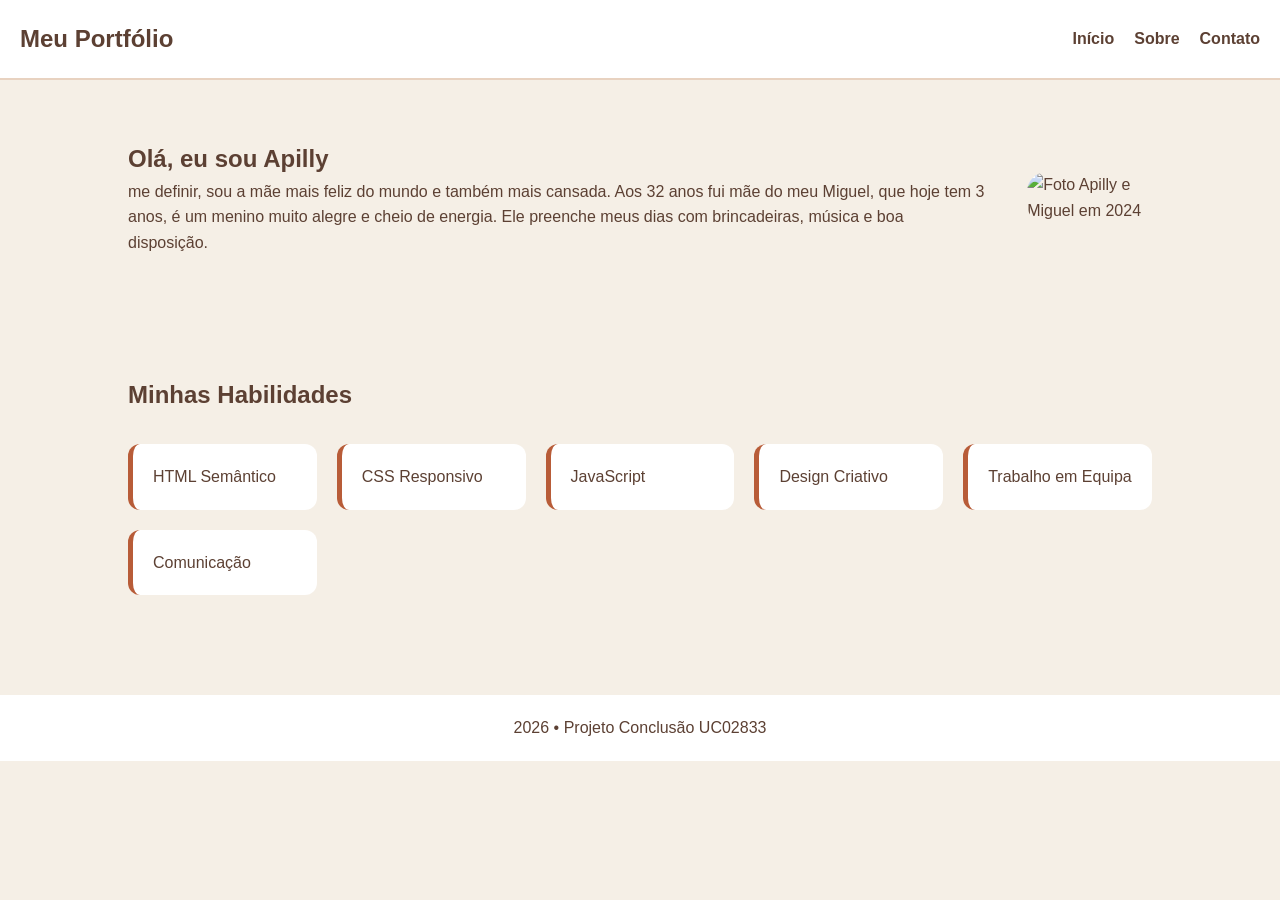
==== index.html @ dcf3eac7 "PRIMEIRO COMMIT" ====
<!DOCTYPE html>
<html lang="en">
<head>
    <meta charset="UTF-8">
    <meta name="viewport" content="width=device-width, initial-scale=1.0">
    <title>Apilly Ribeiro - Sou eu!</title>
    <link rel="stylesheet" href="style.css">

</head>

<body>

    <header>
        <nav>
            <h1>Meu Portfólio</h1>

            <ul>
                <li><a href="index.html">Início</a></li>
                <li><a href="sobre.html">Sobre</a></li>
                <li><a href="contato.html">Contato</a></li>
            </ul>
        </nav>
    </header>

    <main>

        <section class="hero">
            <div>
                <h2>Olá, eu sou Apilly</h2>

                <p>
                me definir, sou a mãe mais feliz do
                mundo e também mais cansada.
                Aos 32 anos fui mãe do meu Miguel, que
                hoje tem 3 anos, é um menino muito
                alegre e cheio de energia. Ele preenche
                meus dias com brincadeiras, música e
                boa disposição.
                </p>
            </div>

            <img src="IMG_0094.jpg" alt="Foto Apilly e Miguel em 2024">
        </section>

        <section class="skills">
            <h2>Minhas Habilidades</h2>

            <div id="lista-habilidades"></div>
        </section>

    </main>

    <footer>
        <p>2026 • Projeto Conclusão UC02833</p>
    </footer>

    <script src="script.js"></script>

</body>
</html>
---- style.css ----
* {
    margin: 0;
    padding: 0;
    box-sizing: border-box;
}

body {
    font-family: Arial, sans-serif;
    background-color: #F5EFE6;
    color: #5C4033;
    line-height: 1.6;
}

header {
    background-color: #FFFFFF;
    padding: 20px;
    border-bottom: 2px solid #E8D2C0;
}

nav {
    display: flex;
    justify-content: space-between;
    align-items: center;
}

nav ul {
    display: flex;
    gap: 20px;
    list-style: none;
}

nav a {
    text-decoration: none;
    color: #5C4033;
    font-weight: bold;
}

nav a:hover {
    color: #B85C38;
}

.hero {
    display: flex;
    align-items: center;
    justify-content: space-between;
    padding: 60px 10%;
    gap: 40px;
}

.hero img {
    width: 250px;
    border-radius: 20px;
}

.skills,
.pagina {
    padding: 60px 10%;
}

#lista-habilidades {
    display: grid;
    grid-template-columns: repeat(auto-fit, minmax(180px, 1fr));
    gap: 20px;
    margin-top: 30px;
}

.container-imagens {
    display: flex;                /* Ativa o flexbox */
    justify-content: center;      /* Centraliza as imagens horizontalmente */
    gap: 20px;                    /* Cria espaço (gap) entre as imagens */
    margin: 20px 0;               /* Adiciona espaço acima e abaixo do bloco de imagens */
    flex-wrap: wrap;              /* Permite quebra de linha em telas pequenas (responsividade) */
}

.container-imagens img {
    max-width: 25%;              /* Garante que a imagem não ultrapasse o contêiner */
    height: auto;                 /* Mantém a proporção da imagem */
    width: 45%;                   /* Define que cada imagem ocupe aproximadamente metade */
}

.card {
    background-color: white;
    padding: 20px;
    border-left: 5px solid #B85C38;
    border-radius: 12px;
}

form {
    display: flex;
    flex-direction: column;
    gap: 15px;
    margin-top: 30px;
}

input,
textarea {
    padding: 12px;
    border: 1px solid #ccc;
    border-radius: 8px;
}

button {
    background-color: #B85C38;
    color: white;
    border: none;
    padding: 12px;
    border-radius: 8px;
    cursor: pointer;
}

button:hover {
    background-color: #9E4A2B;
}

footer {
    text-align: center;
    padding: 20px;
    background-color: white;
    margin-top: 40px;
}

/* RESPONSIVO */

@media (max-width: 768px) {

    nav {
        flex-direction: column;
        gap: 15px;
    }

    .hero {
        flex-direction: column;
        text-align: center;
    }

    .hero img {
        width: 200px;
    }
}
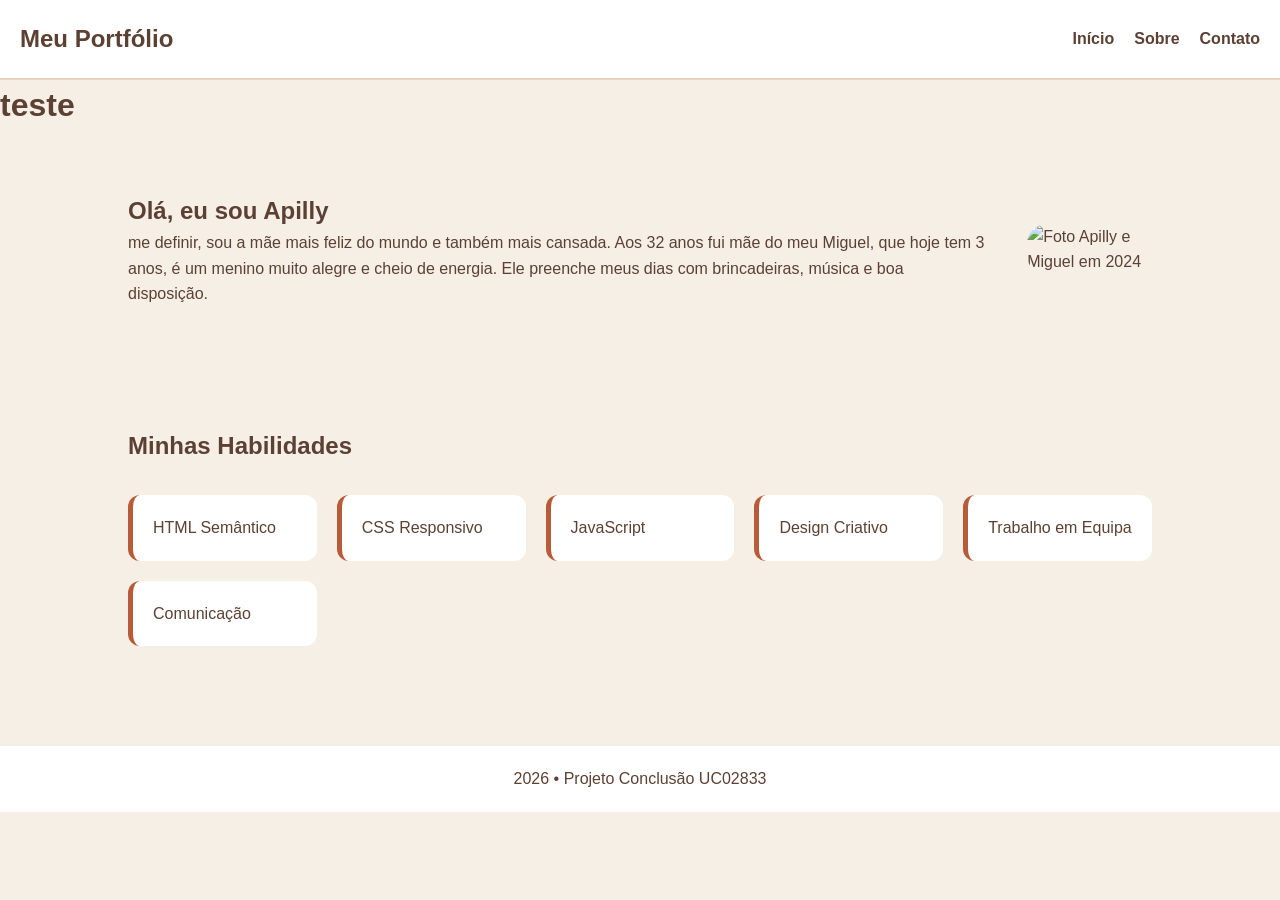
==== commit 0b61a7a0: "teste formador" ====
--- a/index.html
+++ b/index.html
@@ -21,7 +21,7 @@
             </ul>
         </nav>
     </header>
-
+<h1>teste</h1>
     <main>
 
         <section class="hero">
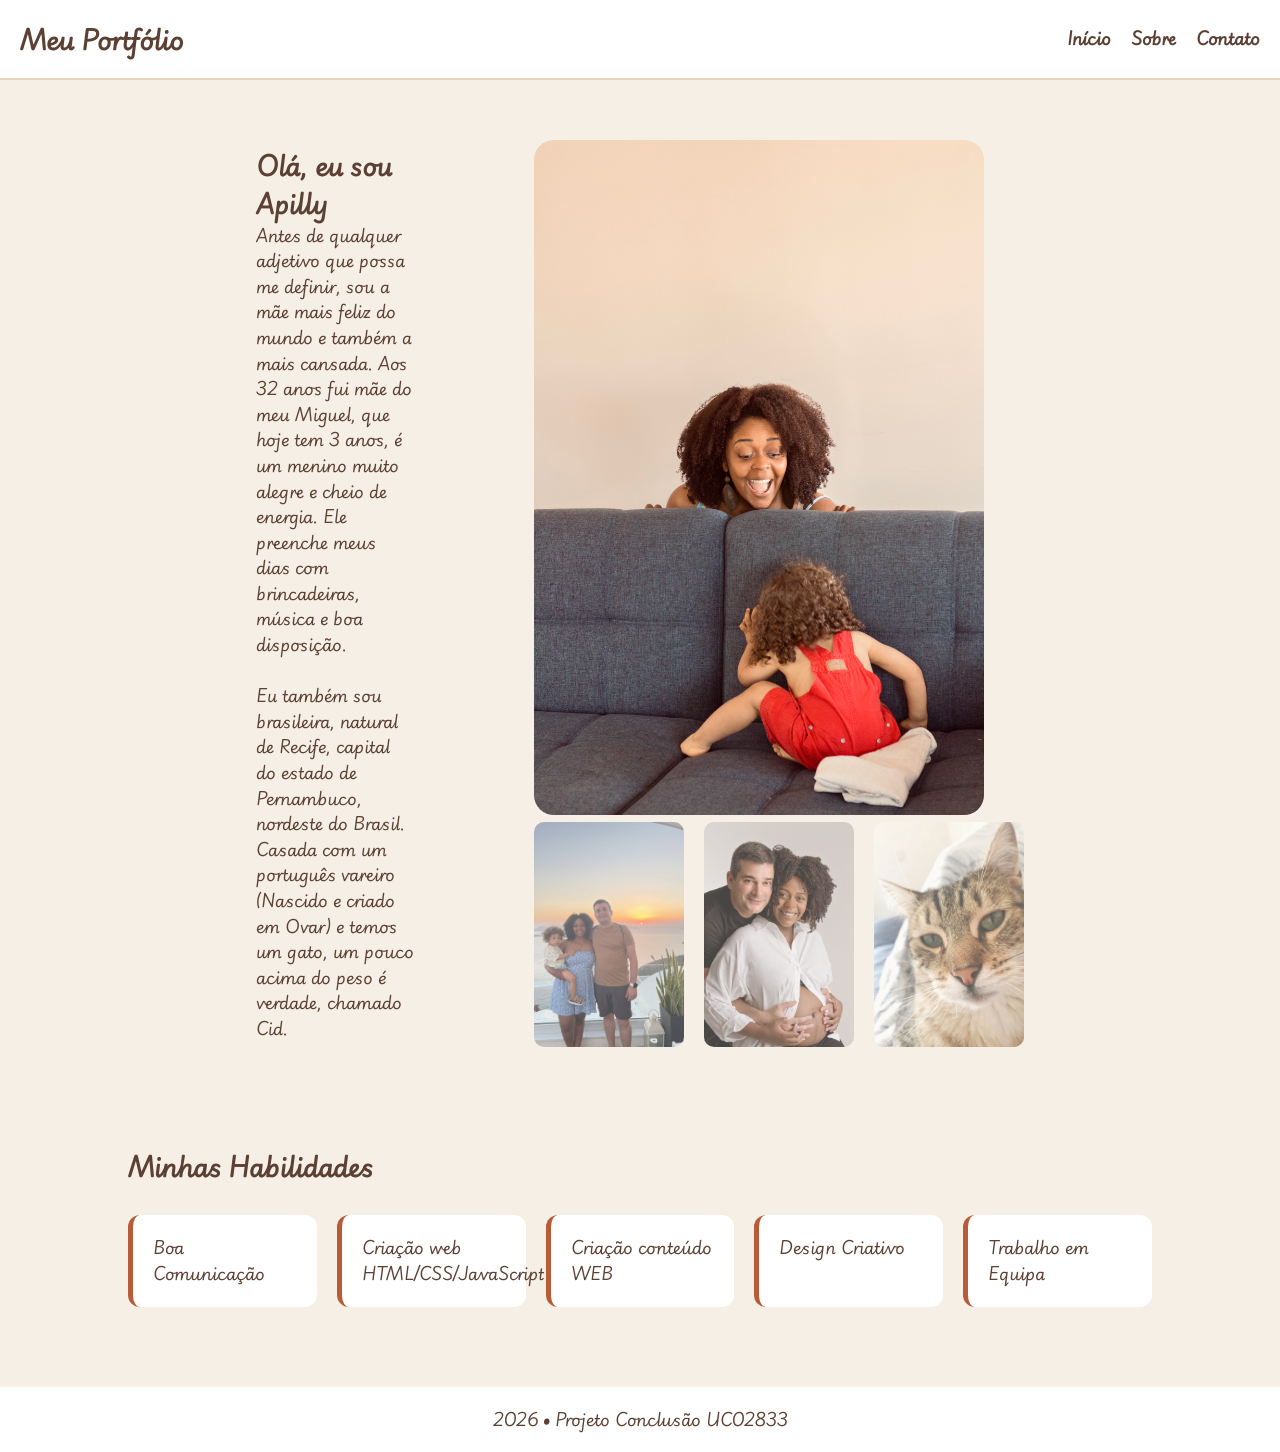
==== commit 55df354a: "alteracao1" ====
--- a/index.html
+++ b/index.html
@@ -21,26 +21,44 @@
             </ul>
         </nav>
     </header>
-<h1>teste</h1>
     <main>
 
         <section class="hero">
-            <div>
+            <div class="hero-content">
                 <h2>Olá, eu sou Apilly</h2>
 
                 <p>
-                me definir, sou a mãe mais feliz do
-                mundo e também mais cansada.
+                Antes de qualquer adjetivo que possa me definir,
+                sou a mãe mais feliz do mundo e também a mais cansada.
                 Aos 32 anos fui mãe do meu Miguel, que
                 hoje tem 3 anos, é um menino muito
                 alegre e cheio de energia. Ele preenche
                 meus dias com brincadeiras, música e
                 boa disposição.
+                <br>
+                <br>
+                Eu também sou brasileira, natural de Recife, capital do estado de Pernambuco,
+                nordeste do Brasil. Casada com um português vareiro (Nascido e criado em Ovar) e temos
+                um gato, um pouco acima do peso é verdade, chamado Cid.
                 </p>
             </div>
+<br>
+            <div class="galeria secudaria">
+            <img src="IMG_0094.jpg" alt="Foto Apilly e Miguel em 2024">
 
-            <img src="IMG_0094.jpg" alt="Foto Apilly e Miguel em 2024">
+            <div class="galeria-secundaria">
+            <img src="foto5.jpg" alt="1">
+            <img src="foto6.jpg" alt="2">
+            <img src="foto7.jpg" alt="3">
+    </div>
+
+
         </section>
+
+
+
+
+
 
         <section class="skills">
             <h2>Minhas Habilidades</h2>
--- a/style.css
+++ b/style.css
@@ -1,3 +1,11 @@
+@font-face {
+    font-family: 'Playwrite_GB_S';
+    src: url(Playwrite_GB_S/PlaywriteGBS-Italic-VariableFont_wght.ttf) format('truetype'); /* Ajusta o caminho e a extensão se necessário */
+    font-weight: normal;
+    font-style: normal;
+}
+
+
 * {
     margin: 0;
     padding: 0;
@@ -5,7 +13,7 @@
 }
 
 body {
-    font-family: Arial, sans-serif;
+    font-family: 'Playwrite_GB_S', Arial, Helvetica, sans-serif;
     background-color: #F5EFE6;
     color: #5C4033;
     line-height: 1.6;
@@ -43,18 +51,36 @@
     display: flex;
     align-items: center;
     justify-content: space-between;
-    padding: 60px 10%;
-    gap: 40px;
+    padding: 60px 20%;
+    gap: 60px;
+}
+.hero-content {
+    flex: 1;          /* Faz o texto ocupar todo o espaço disponível à esquerda */
+    text-align: left; /* Garante que o texto está alinhado à esquerda */
 }
 
 .hero img {
-    width: 250px;
+    width: 450px;
+    max-width: 100%;
     border-radius: 20px;
+    object-fit: cover;
+}
+
+.galeria-secundaria {
+    display: flex;
+    justify-content: flex-start; /* Alinha as 3 fotos à esquerda, abaixo do texto */
+    gap: 20px;
+}
+
+.galeria-secundaria img {
+    width: 150px;
+    border-radius: 10px;
+    opacity: 0.7;
 }
 
 .skills,
 .pagina {
-    padding: 60px 10%;
+    padding: 40px 10%;
 }
 
 #lista-habilidades {
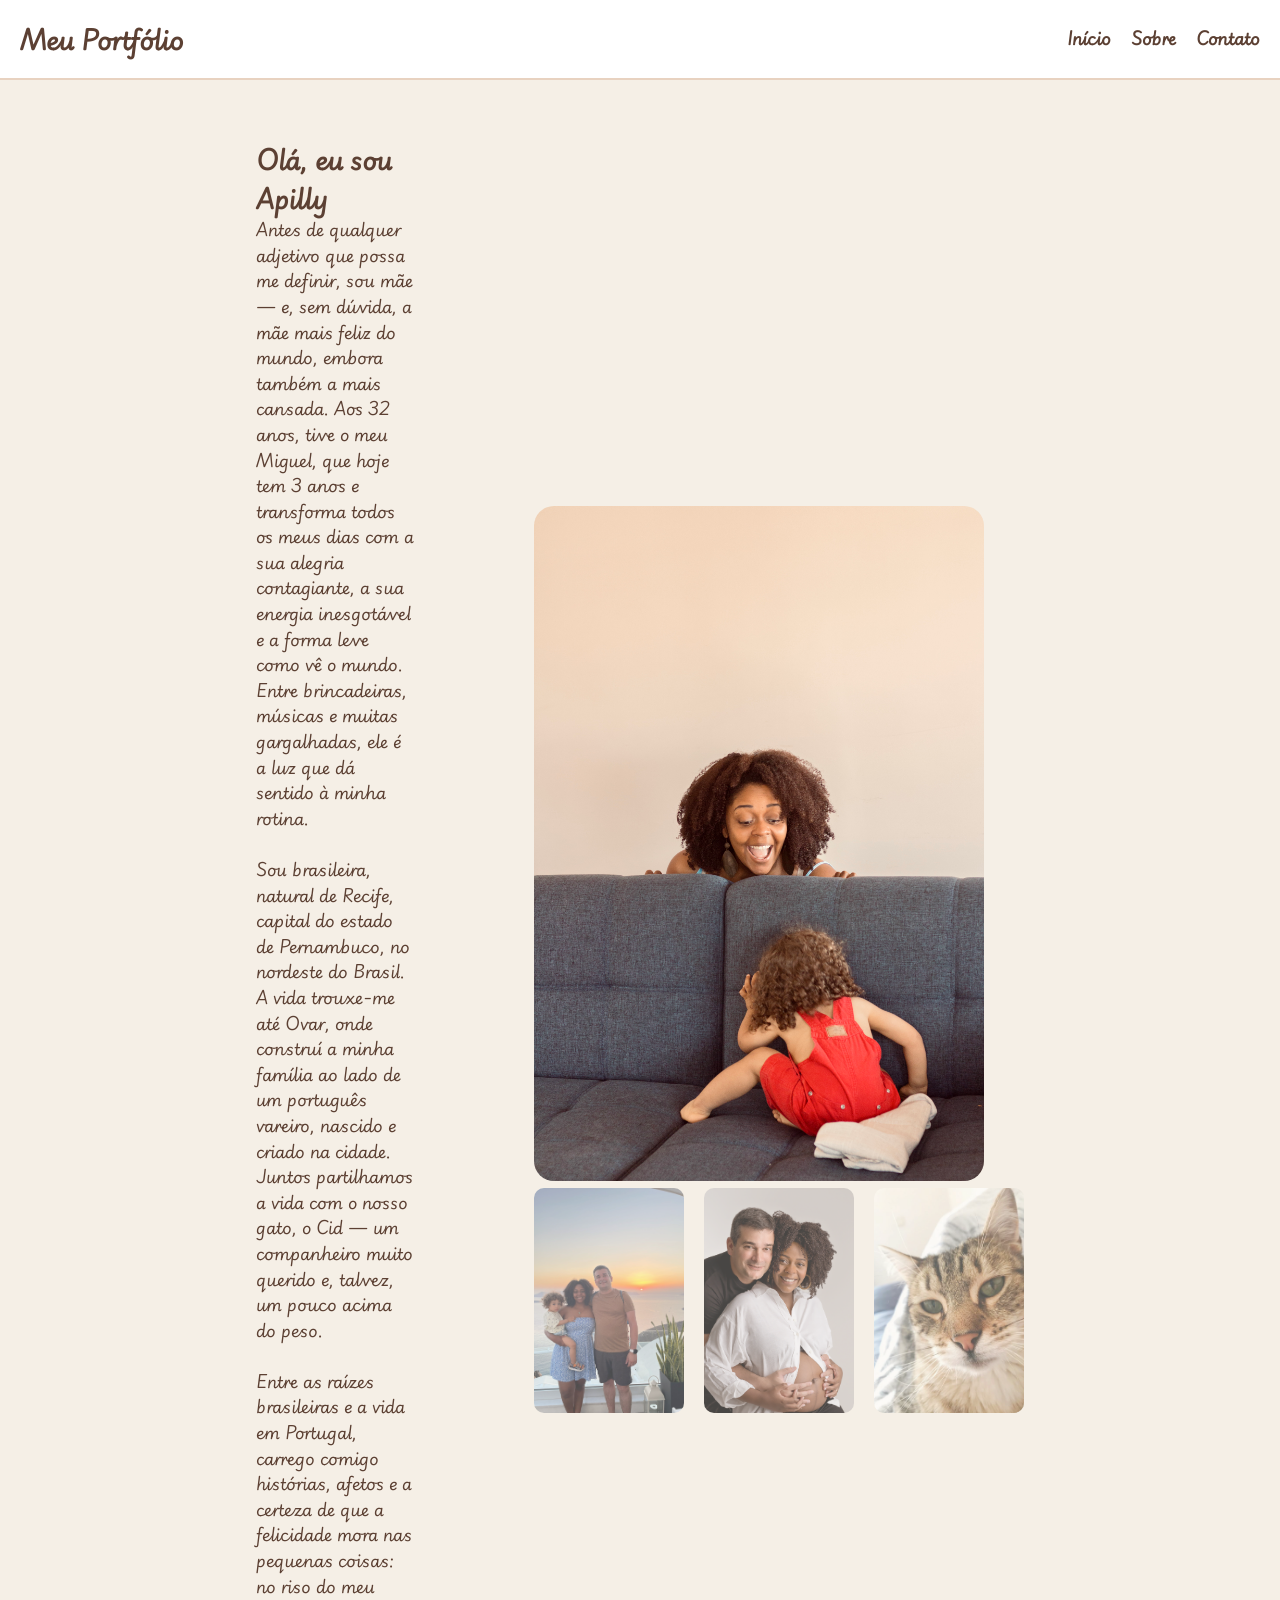
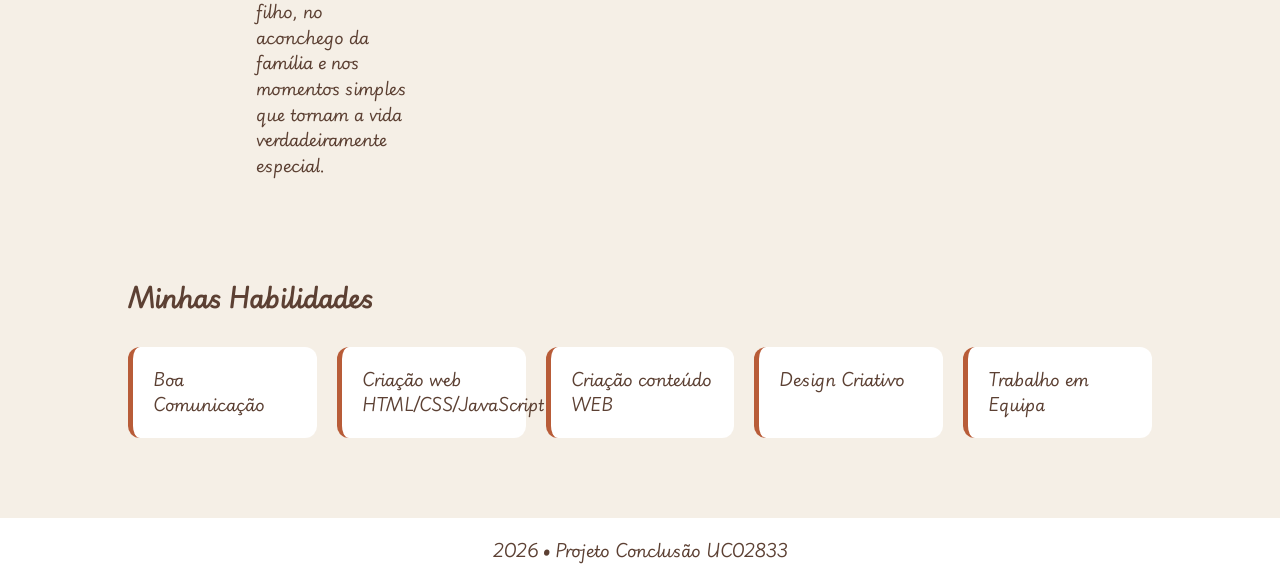
==== commit 49cbadb3: "alteracaoFinal" ====
--- a/index.html
+++ b/index.html
@@ -28,18 +28,24 @@
                 <h2>Olá, eu sou Apilly</h2>
 
                 <p>
-                Antes de qualquer adjetivo que possa me definir,
-                sou a mãe mais feliz do mundo e também a mais cansada.
-                Aos 32 anos fui mãe do meu Miguel, que
-                hoje tem 3 anos, é um menino muito
-                alegre e cheio de energia. Ele preenche
-                meus dias com brincadeiras, música e
-                boa disposição.
+                Antes de qualquer adjetivo que possa me definir, sou mãe — e, sem dúvida, 
+                a mãe mais feliz do mundo, embora também a mais cansada. 
+                Aos 32 anos, tive o meu Miguel, que hoje tem 3 anos e transforma todos os 
+                meus dias com a sua alegria contagiante, a sua energia inesgotável e a 
+                forma leve como vê o mundo. Entre brincadeiras, músicas e muitas gargalhadas, 
+                ele é a luz que dá sentido à minha rotina.
                 <br>
                 <br>
-                Eu também sou brasileira, natural de Recife, capital do estado de Pernambuco,
-                nordeste do Brasil. Casada com um português vareiro (Nascido e criado em Ovar) e temos
-                um gato, um pouco acima do peso é verdade, chamado Cid.
+                Sou brasileira, natural de Recife, capital do estado de Pernambuco, 
+                no nordeste do Brasil. A vida trouxe-me até Ovar, onde construí a minha família 
+                ao lado de um português vareiro, nascido e criado na cidade. Juntos partilhamos 
+                a vida com o nosso gato, o Cid — um companheiro muito querido e, talvez, um pouco acima do peso.
+                <br>
+                <br>
+                Entre as raízes brasileiras e a vida em Portugal, carrego comigo histórias, 
+                afetos e a certeza de que a felicidade mora nas pequenas coisas: no riso do meu 
+                filho, no aconchego da família e nos momentos simples que tornam a vida 
+                verdadeiramente especial.
                 </p>
             </div>
 <br>
--- a/style.css
+++ b/style.css
@@ -103,6 +103,42 @@
     height: auto;                 /* Mantém a proporção da imagem */
     width: 45%;                   /* Define que cada imagem ocupe aproximadamente metade */
 }
+
+.container-botao {
+    width: 100%;
+    display: flex;
+    justify-content: center;
+    align-items: center; 
+    flex-basis: 100%;    /* Força o bloco a ocupar uma linha inteira sozinho */
+    margin-top: 30px;
+}
+
+.btn-download {
+    display: inline-flex;
+    align-items: center;
+    gap: 10px;
+    background-color: #B85C38;
+    color: white;
+    text-decoration: none;
+    padding: 12px 24px;
+    border-radius: 8px;
+    font-weight: bold;
+    box-shadow: 0 4px 6px rgba(0, 0, 0, 0.1);
+    transition: background-color 0.3s, transform 0.2s;
+}
+
+.btn-download:hover {
+    background-color: #9E4A2B;
+    transform: translateY(-2px);
+}
+
+.btn-download:active {
+    transform: translateY(0);
+}
+
+
+
+
 
 .card {
     background-color: white;
